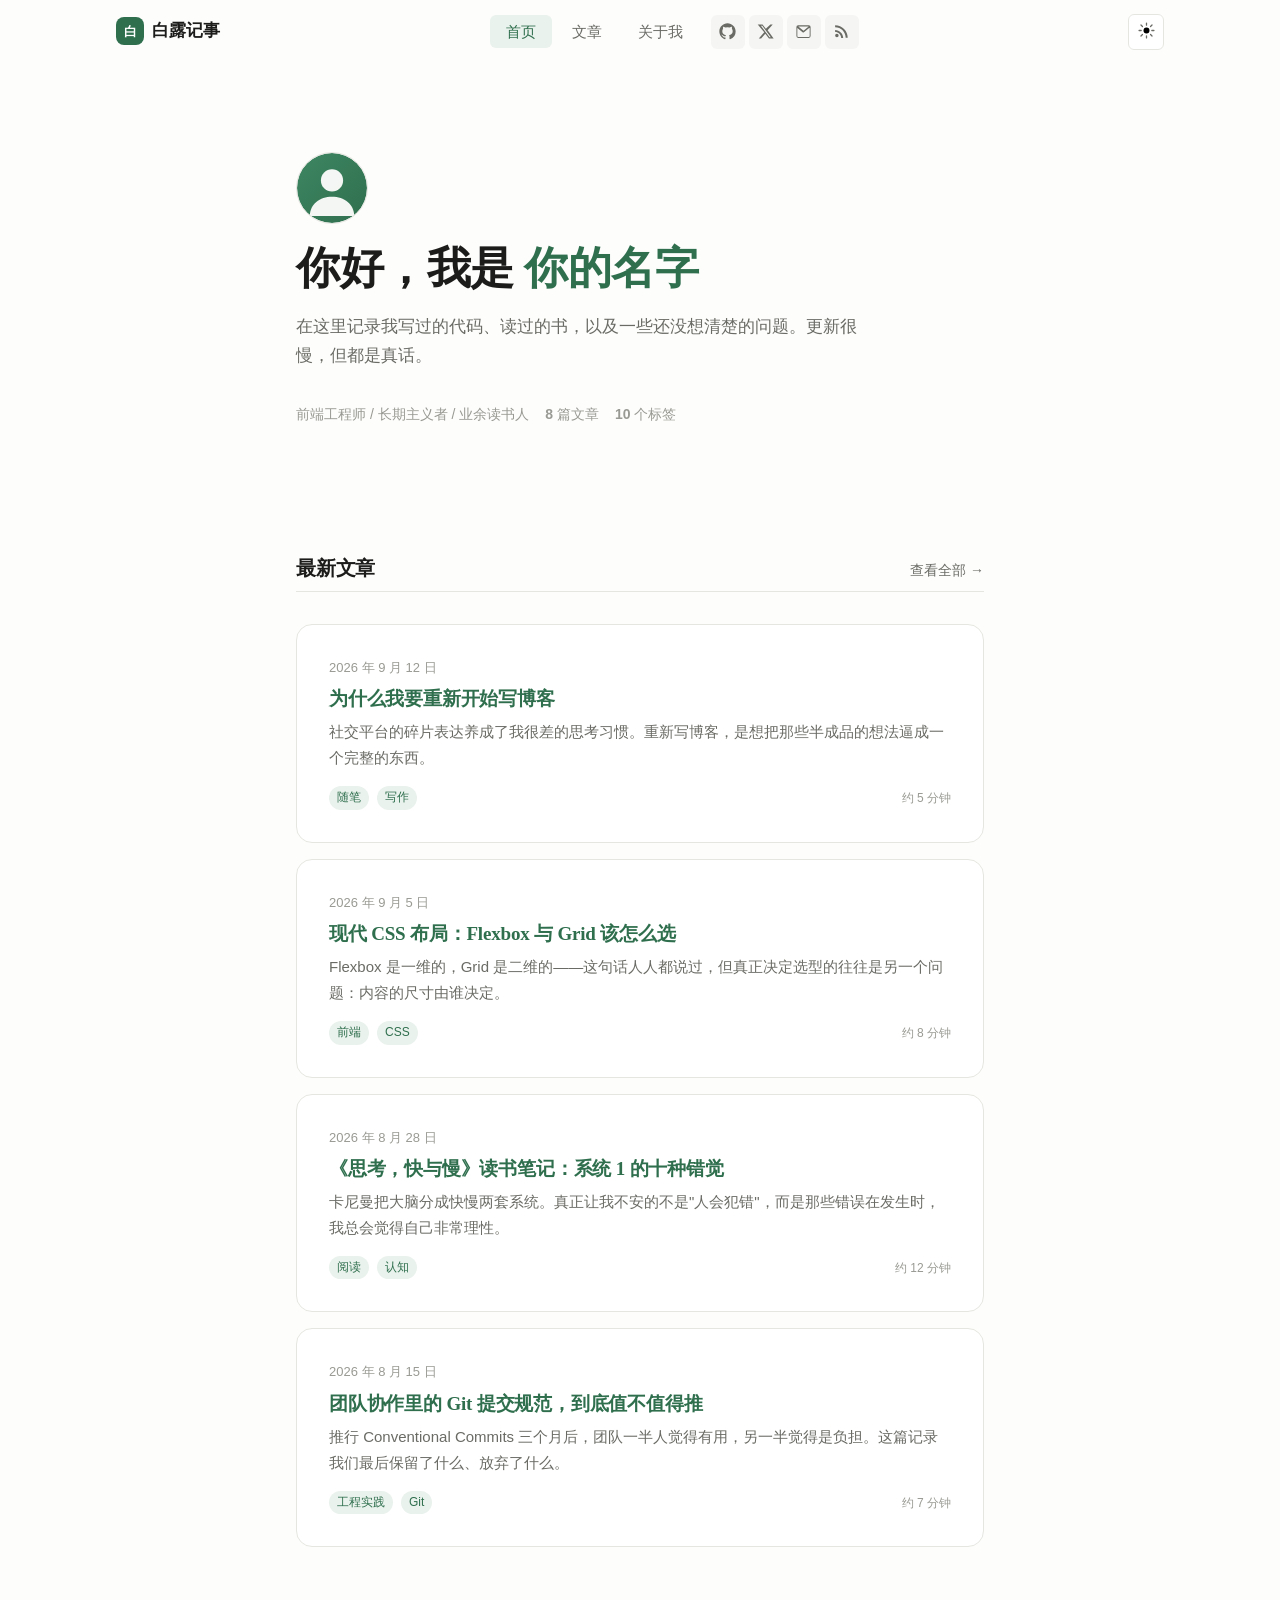
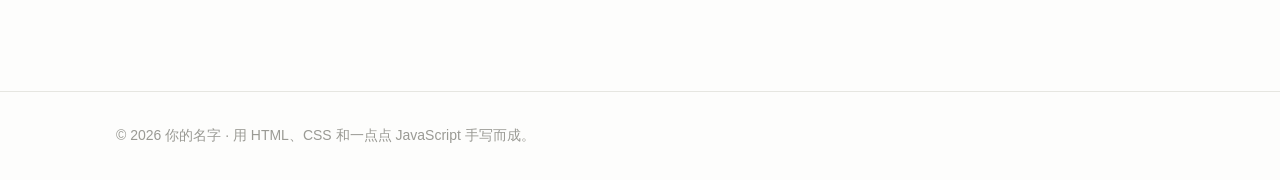
==== index.html @ b9485be8 "chore: init blog site" ====
<!DOCTYPE html>
<html lang="zh-CN" data-theme="light">
<head>
  <meta charset="UTF-8">
  <meta name="viewport" content="width=device-width, initial-scale=1">
  <title>首页 · 我的博客</title>
  <meta name="description" content="一个关于前端开发、读书笔记与日常思考的个人博客。">

  <!-- 主题色：随明暗模式切换地址栏颜色 -->
  <meta name="theme-color" content="#fdfdfc">
  <meta name="color-scheme" content="light dark">

  <!-- Open Graph / 社交分享 -->
  <meta property="og:type" content="website">
  <meta property="og:title" content="首页 · 我的博客">
  <meta property="og:description" content="一个关于前端开发、读书笔记与日常思考的个人博客。">
  <meta name="twitter:card" content="summary_large_image">

  <!-- 站点图标（内联 SVG data-uri，无需额外文件请求） -->
  <link rel="icon" href="data:image/svg+xml,%3Csvg xmlns='http://www.w3.org/2000/svg' viewBox='0 0 32 32'%3E%3Crect width='32' height='32' rx='8' fill='%232f6f4e'/%3E%3Ctext x='16' y='22' font-size='18' font-family='sans-serif' font-weight='bold' fill='white' text-anchor='middle'%3E%E7%99%BD%3C/text%3E%3C/svg%3E">

  <!-- 预连接字体服务（有则加速，无则无副作用）-->
  <link rel="preconnect" href="https://fonts.googleapis.com">
  <link rel="preconnect" href="https://fonts.gstatic.com" crossorigin>

  <link rel="stylesheet" href="css/style.css">

  <!-- 在样式解析前同步应用主题，消除深色模式下的白屏闪烁 -->
  <script>
    (function () {
      try {
        var saved = localStorage.getItem('blog-theme');
        var theme = saved || (window.matchMedia('(prefers-color-scheme: dark)').matches ? 'dark' : 'light');
        document.documentElement.setAttribute('data-theme', theme);
      } catch (e) {
        document.documentElement.setAttribute('data-theme', 'light');
      }
    })();
  </script>
</head>
<body>
  <a class="skip-link" href="#main">跳到主要内容</a>

  <!-- 页头由 js/main.js 渲染 -->
  <header id="site-header"></header>

  <main id="main">
    <!-- ============ Hero 区 ============ -->
    <section class="hero container">
      <img class="hero__avatar" src="assets/avatar.svg" alt="" width="72" height="72">
      <h1 class="hero__title" id="hero-title">你好，我是 <em>你的名字</em></h1>
      <p class="hero__text" id="hero-text"></p>

      <p class="hero__meta">
        <span id="hero-bio"></span>
        <span id="hero-stats" style="display:flex;gap:16px"></span>
      </p>
    </section>

    <!-- ============ 最新文章 ============ -->
    <section class="section container" aria-labelledby="latest-heading">
      <div class="section-head">
        <h2 id="latest-heading">最新文章</h2>
        <a class="section-head__link" href="posts.html">查看全部 →</a>
      </div>
      <ul class="post-list" id="latest-posts">
        <!-- js/home.js 注入 -->
      </ul>
    </section>
  </main>

  <!-- 页脚由 js/main.js 渲染 -->
  <footer id="site-footer"></footer>

  <!-- 顺序很重要：config → posts 数据 → main → 页面脚本 -->
  <script src="js/config.js"></script>
  <script src="data/posts.js"></script>
  <script src="js/main.js"></script>
  <script src="js/home.js"></script>
</body>
</html>
---- css/style.css ----
/* ==========================================================================
   个人博客主样式表
   结构：设计令牌 → 基础重置 → 布局 → 组件 → 页面 → 响应式 → 无障碍
   ========================================================================== */

/* --------------------------------------------------------------------------
   1. 设计令牌（Design Tokens）
   改主题色只需要动这里的变量，全站自动生效
   -------------------------------------------------------------------------- */
:root {
  /* 色彩 —— 浅色模式 */
  --bg:          #fdfdfc;
  --bg-soft:     #f5f5f3;
  --surface:     #ffffff;
  --border:      #e6e6e1;
  --text:        #1c1c1a;
  --text-muted:  #6b6b66;
  --text-faint:  #9a9a94;
  --accent:      #2f6f4e;   /* 墨绿，沉稳不刺眼 */
  --accent-soft: #eaf2ed;

  /* 字体 */
  --font-sans: "Inter", -apple-system, BlinkMacSystemFont, "Segoe UI",
               "PingFang SC", "Hiragino Sans GB", "Microsoft YaHei", sans-serif;
  --font-serif: "Iowan Old Style", "Source Serif Pro", Georgia,
                "Songti SC", "SimSun", serif;
  --font-mono: "JetBrains Mono", "SF Mono", Menlo, Consolas,
               "Courier New", monospace;

  /* 间距 */
  --space-unit: 8px;
  --space-xs:  calc(var(--space-unit) * 0.5);
  --space-sm:  var(--space-unit);
  --space-md:  calc(var(--space-unit) * 2);
  --space-lg:  calc(var(--space-unit) * 4);
  --space-xl:  calc(var(--space-unit) * 7);
  --space-2xl: calc(var(--space-unit) * 11);

  /* 圆角与阴影 */
  --radius-sm: 6px;
  --radius:    10px;
  --radius-lg: 16px;
  --shadow-sm: 0 1px 2px rgba(28, 28, 26, .05);
  --shadow:    0 4px 16px rgba(28, 28, 26, .07);
  --shadow-lg: 0 12px 32px rgba(28, 28, 26, .10);

  --container: 720px;    /* 正文可读宽度 */
  --container-wide: 1080px;
  --header-h: 64px;

  --transition: 180ms cubic-bezier(.4, 0, .2, 1);
}

/* 深色模式 */
[data-theme="dark"] {
  --bg:          #12120f;
  --bg-soft:     #1a1a17;
  --surface:     #1e1e1a;
  --border:      #2e2e28;
  --text:        #e8e8e2;
  --text-muted:  #a3a39c;
  --text-faint:  #6e6e68;
  --accent:      #6cbf90;
  --accent-soft: #1b2a22;

  --shadow-sm: 0 1px 2px rgba(0, 0, 0, .3);
  --shadow:    0 4px 16px rgba(0, 0, 0, .4);
  --shadow-lg: 0 12px 32px rgba(0, 0, 0, .5);
}

/* --------------------------------------------------------------------------
   2. 基础重置
   -------------------------------------------------------------------------- */
*,
*::before,
*::after { box-sizing: border-box; }

html {
  -webkit-text-size-adjust: 100%;
  scroll-behavior: smooth;
  scroll-padding-top: calc(var(--header-h) + var(--space-md));
}

body {
  margin: 0;
  min-height: 100dvh;              /* 移动端用 dvh，避免 iOS 地址栏裁切 */
  display: flex;
  flex-direction: column;
  background: var(--bg);
  color: var(--text);
  font-family: var(--font-sans);
  font-size: 16px;
  line-height: 1.7;
  -webkit-font-smoothing: antialiased;
  -moz-osx-font-smoothing: grayscale;
  transition: background-color var(--transition), color var(--transition);
}

img { max-width: 100%; height: auto; display: block; }

a {
  color: var(--accent);
  text-decoration: none;
  transition: color var(--transition);
}
a:hover { text-decoration: underline; text-underline-offset: 3px; }

/* 键盘焦点必须可见 —— 无障碍硬要求 */
:focus-visible {
  outline: 2px solid var(--accent);
  outline-offset: 3px;
  border-radius: var(--radius-sm);
}

h1, h2, h3, h4 {
  line-height: 1.3;
  font-weight: 700;
  letter-spacing: -0.01em;
  margin: 0 0 var(--space-md);
  text-wrap: balance;
}

p { margin: 0 0 var(--space-md); }

code {
  font-family: var(--font-mono);
  font-size: .88em;
  background: var(--bg-soft);
  border: 1px solid var(--border);
  border-radius: 4px;
  padding: .12em .4em;
}

/* 跳转到主内容 —— 屏幕阅读器与键盘用户 */
.skip-link {
  position: absolute;
  left: -9999px;
  top: 0;
  z-index: 100;
  background: var(--accent);
  color: #fff;
  padding: var(--space-sm) var(--space-md);
  border-radius: 0 0 var(--radius) 0;
}
.skip-link:focus { left: 0; }

.sr-only {
  position: absolute;
  width: 1px; height: 1px;
  padding: 0; margin: -1px;
  overflow: hidden;
  clip: rect(0 0 0 0);
  white-space: nowrap;
  border: 0;
}

/* --------------------------------------------------------------------------
   3. 布局
   -------------------------------------------------------------------------- */
.container {
  width: 100%;
  max-width: var(--container);
  margin-inline: auto;
  padding-inline: var(--space-md);
}
.container--wide { max-width: var(--container-wide); }

main { flex: 1 0 auto; }

.section { padding-block: var(--space-xl); }
.section + .section { padding-top: 0; }

/* --------------------------------------------------------------------------
   4. 页头 / 导航
   -------------------------------------------------------------------------- */
.site-header {
  position: sticky;
  top: 0;
  z-index: 50;
  height: var(--header-h);
  background: color-mix(in srgb, var(--bg) 85%, transparent);
  backdrop-filter: saturate(180%) blur(12px);
  -webkit-backdrop-filter: saturate(180%) blur(12px);
  border-bottom: 1px solid transparent;
  transition: border-color var(--transition), background-color var(--transition);
}
.site-header.is-scrolled { border-bottom-color: var(--border); }

.site-header__inner {
  max-width: var(--container-wide);
  height: 100%;
  margin-inline: auto;
  padding-inline: var(--space-md);
  display: flex;
  align-items: center;
  gap: var(--space-md);
}

.brand {
  display: flex;
  align-items: center;
  gap: var(--space-sm);
  font-weight: 700;
  font-size: 1.0625rem;
  color: var(--text);
  white-space: nowrap;
}
.brand:hover { text-decoration: none; color: var(--accent); }
.brand__mark {
  width: 28px; height: 28px;
  border-radius: 8px;
  background: var(--accent);
  color: #fff;
  display: grid;
  place-items: center;
  font-size: .8rem;
  font-weight: 800;
  flex-shrink: 0;
}

.nav { margin-left: auto; }
.nav__list {
  display: flex;
  align-items: center;
  gap: var(--space-xs);
  list-style: none;
  margin: 0;
  padding: 0;
}
.nav__link {
  display: block;
  padding: var(--space-xs) var(--space-md);
  border-radius: var(--radius-sm);
  color: var(--text-muted);
  font-size: .9375rem;
  font-weight: 500;
  transition: color var(--transition), background-color var(--transition);
}
.nav__link:hover {
  color: var(--text);
  background: var(--bg-soft);
  text-decoration: none;
}
.nav__link[aria-current="page"] {
  color: var(--accent);
  background: var(--accent-soft);
}

.header-actions {
  display: flex;
  align-items: center;
  gap: var(--space-xs);
}

/* 主题切换按钮 */
.icon-btn {
  width: 36px; height: 36px;
  display: grid;
  place-items: center;
  border: 1px solid var(--border);
  background: var(--surface);
  color: var(--text-muted);
  border-radius: var(--radius-sm);
  cursor: pointer;
  padding: 0;
  transition: color var(--transition), border-color var(--transition),
              background-color var(--transition);
}
.icon-btn:hover { color: var(--accent); border-color: var(--accent); }
.icon-btn svg { width: 17px; height: 17px; }
.icon-btn .icon-moon { display: none; }
[data-theme="dark"] .icon-btn .icon-sun  { display: none; }
[data-theme="dark"] .icon-btn .icon-moon { display: block; }

/* 移动端汉堡按钮 */
.nav-toggle { display: none; }

/* --------------------------------------------------------------------------
   5. 首页 Hero
   -------------------------------------------------------------------------- */
.hero { padding-block: var(--space-2xl) var(--space-xl); }

.hero__avatar {
  width: 72px; height: 72px;
  border-radius: 50%;
  border: 1px solid var(--border);
  background: var(--bg-soft);
  margin-bottom: var(--space-md);
  object-fit: cover;
}

.hero__title {
  font-size: clamp(1.875rem, 5vw, 2.75rem);
  font-family: var(--font-serif);
  margin-bottom: var(--space-md);
}
.hero__title em {
  font-style: normal;
  color: var(--accent);
}

.hero__text {
  font-size: 1.0625rem;
  color: var(--text-muted);
  max-width: 34em;
  margin-bottom: var(--space-lg);
}

.hero__meta {
  display: flex;
  flex-wrap: wrap;
  gap: var(--space-md);
  align-items: center;
  font-size: .875rem;
  color: var(--text-faint);
}

.social-list {
  display: flex;
  gap: var(--space-xs);
  list-style: none;
  margin: 0;
  padding: 0;
}
.social-list a {
  display: grid;
  place-items: center;
  width: 34px; height: 34px;
  border-radius: var(--radius-sm);
  color: var(--text-muted);
  background: var(--bg-soft);
  transition: color var(--transition), background-color var(--transition),
              transform var(--transition);
}
.social-list a:hover {
  color: var(--accent);
  background: var(--accent-soft);
  transform: translateY(-2px);
}
.social-list svg { width: 17px; height: 17px; }

/* --------------------------------------------------------------------------
   6. 区块标题
   -------------------------------------------------------------------------- */
.section-head {
  display: flex;
  align-items: baseline;
  justify-content: space-between;
  gap: var(--space-md);
  margin-bottom: var(--space-lg);
  padding-bottom: var(--space-sm);
  border-bottom: 1px solid var(--border);
}
.section-head h2 {
  font-size: 1.25rem;
  margin: 0;
}
.section-head__link {
  font-size: .875rem;
  color: var(--text-muted);
  white-space: nowrap;
}
.section-head__link:hover { color: var(--accent); }

/* --------------------------------------------------------------------------
   7. 文章列表
   -------------------------------------------------------------------------- */
.post-list {
  list-style: none;
  margin: 0;
  padding: 0;
  display: grid;
  gap: var(--space-md);
}

.post-card {
  position: relative;
  display: block;
  padding: var(--space-lg);
  background: var(--surface);
  border: 1px solid var(--border);
  border-radius: var(--radius-lg);
  color: var(--text);
  transition: border-color var(--transition), box-shadow var(--transition),
              transform var(--transition);
}
.post-card:hover {
  text-decoration: none;
  border-color: color-mix(in srgb, var(--accent) 40%, var(--border));
  box-shadow: var(--shadow);
  transform: translateY(-2px);
}
/* 整卡可点击，但保留语义化链接 */
.post-card__link { position: static; }
.post-card__link::after {
  content: "";
  position: absolute;
  inset: 0;
  z-index: 1;
}

.post-card__meta {
  display: flex;
  flex-wrap: wrap;
  align-items: center;
  gap: var(--space-sm);
  font-size: .8125rem;
  color: var(--text-faint);
  margin-bottom: var(--space-sm);
}

.post-card__title {
  font-size: 1.1875rem;
  margin: 0 0 var(--space-sm);
  font-family: var(--font-serif);
  transition: color var(--transition);
}
.post-card:hover .post-card__title { color: var(--accent); }

.post-card__excerpt {
  color: var(--text-muted);
  font-size: .9375rem;
  margin: 0;
  display: -webkit-box;
  -webkit-line-clamp: 3;
  line-clamp: 3;
  -webkit-box-orient: vertical;
  overflow: hidden;
}

.post-card__footer {
  display: flex;
  flex-wrap: wrap;
  align-items: center;
  gap: var(--space-sm);
  margin-top: var(--space-md);
  position: relative;
  z-index: 2;                     /* 保证标签在整卡链接之上仍可点 */
}

/* 标签 */
.tag {
  display: inline-block;
  padding: 2px var(--space-sm);
  font-size: .75rem;
  font-weight: 500;
  line-height: 1.6;
  color: var(--accent);
  background: var(--accent-soft);
  border-radius: 999px;
  white-space: nowrap;
}
a.tag:hover { text-decoration: none; filter: brightness(.95); }

.read-time {
  margin-left: auto;
  font-size: .75rem;
  color: var(--text-faint);
}

/* 筛选栏 */
.filter-bar {
  display: flex;
  flex-wrap: wrap;
  gap: var(--space-xs);
  margin-bottom: var(--space-lg);
}
.filter-btn {
  padding: var(--space-xs) var(--space-md);
  font-size: .875rem;
  font-family: inherit;
  color: var(--text-muted);
  background: var(--surface);
  border: 1px solid var(--border);
  border-radius: 999px;
  cursor: pointer;
  transition: color var(--transition), background-color var(--transition),
              border-color var(--transition);
}
.filter-btn:hover { color: var(--accent); border-color: var(--accent); }
.filter-btn[aria-pressed="true"] {
  color: #fff;
  background: var(--accent);
  border-color: var(--accent);
}

/* 空状态 */
.empty-state {
  padding: var(--space-xl) var(--space-md);
  text-align: center;
  color: var(--text-faint);
  border: 1px dashed var(--border);
  border-radius: var(--radius-lg);
}

/* 分页 */
.pagination {
  display: flex;
  justify-content: center;
  align-items: center;
  gap: var(--space-xs);
  margin-top: var(--space-xl);
}
.pagination button {
  min-width: 36px;
  height: 36px;
  padding-inline: var(--space-sm);
  font-family: inherit;
  font-size: .875rem;
  color: var(--text-muted);
  background: var(--surface);
  border: 1px solid var(--border);
  border-radius: var(--radius-sm);
  cursor: pointer;
  transition: color var(--transition), border-color var(--transition);
}
.pagination button:hover:not(:disabled) { color: var(--accent); border-color: var(--accent); }
.pagination button[aria-current="page"] {
  color: #fff;
  background: var(--accent);
  border-color: var(--accent);
}
.pagination button:disabled { opacity: .4; cursor: not-allowed; }

/* --------------------------------------------------------------------------
   8. 文章详情页
   -------------------------------------------------------------------------- */
.post-header {
  padding-block: var(--space-xl) var(--space-lg);
  border-bottom: 1px solid var(--border);
  margin-bottom: var(--space-lg);
}
.post-header__title {
  font-size: clamp(1.625rem, 4.5vw, 2.25rem);
  font-family: var(--font-serif);
  margin-bottom: var(--space-md);
}
.post-header__meta {
  display: flex;
  flex-wrap: wrap;
  align-items: center;
  gap: var(--space-sm);
  font-size: .8125rem;
  color: var(--text-faint);
}

.back-link {
  display: inline-flex;
  align-items: center;
  gap: var(--space-xs);
  font-size: .875rem;
  color: var(--text-muted);
  margin-bottom: var(--space-md);
}
.back-link:hover { color: var(--accent); text-decoration: none; }

/* 正文排版 */
.prose {
  font-size: 1.0625rem;
  line-height: 1.85;
}
.prose h2 {
  font-size: 1.375rem;
  margin-top: var(--space-xl);
  margin-bottom: var(--space-md);
  scroll-margin-top: calc(var(--header-h) + var(--space-md));
}
.prose h3 {
  font-size: 1.125rem;
  margin-top: var(--space-lg);
  margin-bottom: var(--space-sm);
}
.prose ul,
.prose ol {
  padding-left: 1.4em;
  margin: 0 0 var(--space-md);
}
.prose li { margin-bottom: var(--space-xs); }
.prose li::marker { color: var(--text-faint); }

.prose blockquote {
  margin: var(--space-lg) 0;
  padding: var(--space-sm) var(--space-lg);
  border-left: 3px solid var(--accent);
  background: var(--accent-soft);
  border-radius: 0 var(--radius) var(--radius) 0;
  color: var(--text-muted);
  font-family: var(--font-serif);
  font-size: 1.0625rem;
}
.prose blockquote p:last-child { margin-bottom: 0; }

.prose pre {
  margin: var(--space-lg) 0;
  padding: var(--space-md) var(--space-lg);
  background: var(--bg-soft);
  border: 1px solid var(--border);
  border-radius: var(--radius);
  overflow-x: auto;
  font-size: .875rem;
  line-height: 1.65;
}
.prose pre code {
  background: none;
  border: 0;
  padding: 0;
  font-size: inherit;
  color: var(--text);
}

.prose img {
  border-radius: var(--radius);
  border: 1px solid var(--border);
  margin-block: var(--space-lg);
}

.prose hr {
  border: 0;
  border-top: 1px solid var(--border);
  margin-block: var(--space-xl);
}

/* 文章底部 */
.post-footer {
  margin-top: var(--space-xl);
  padding-top: var(--space-lg);
  border-top: 1px solid var(--border);
  display: flex;
  flex-wrap: wrap;
  align-items: center;
  gap: var(--space-md);
}
.post-footer__tags {
  display: flex;
  flex-wrap: wrap;
  gap: var(--space-xs);
}
.post-nav {
  margin-top: var(--space-lg);
  display: grid;
  gap: var(--space-md);
  grid-template-columns: repeat(auto-fit, minmax(220px, 1fr));
}
.post-nav a {
  display: block;
  padding: var(--space-md);
  background: var(--surface);
  border: 1px solid var(--border);
  border-radius: var(--radius);
  color: var(--text);
  transition: border-color var(--transition), box-shadow var(--transition);
}
.post-nav a:hover {
  text-decoration: none;
  border-color: var(--accent);
  box-shadow: var(--shadow-sm);
}
.post-nav__label {
  display: block;
  font-size: .75rem;
  color: var(--text-faint);
  margin-bottom: var(--space-xs);
}
.post-nav__title { font-size: .9375rem; font-weight: 600; }
.post-nav__item--next { text-align: right; }

/* --------------------------------------------------------------------------
   9. 关于页 / 通用页面
   -------------------------------------------------------------------------- */
.page-header { padding-block: var(--space-xl) var(--space-lg); }
.page-header__title {
  font-size: clamp(1.75rem, 5vw, 2.25rem);
  font-family: var(--font-serif);
  margin-bottom: var(--space-sm);
}
.page-header__lead {
  color: var(--text-muted);
  font-size: 1.0625rem;
  margin: 0;
}

.info-grid {
  display: grid;
  gap: var(--space-md);
  grid-template-columns: repeat(auto-fit, minmax(200px, 1fr));
  margin-block: var(--space-lg);
}
.info-card {
  padding: var(--space-md) var(--space-lg);
  background: var(--surface);
  border: 1px solid var(--border);
  border-radius: var(--radius);
}
.info-card h3 {
  font-size: .8125rem;
  color: var(--text-faint);
  font-weight: 600;
  text-transform: uppercase;
  letter-spacing: .06em;
  margin-bottom: var(--space-xs);
}
.info-card p { margin: 0; font-size: .9375rem; }
.info-card ul { margin: 0; padding-left: 1.1em; font-size: .9375rem; }

/* --------------------------------------------------------------------------
   10. 页脚
   -------------------------------------------------------------------------- */
.site-footer {
  flex-shrink: 0;
  margin-top: var(--space-2xl);
  padding-block: var(--space-lg);
  border-top: 1px solid var(--border);
  font-size: .875rem;
  color: var(--text-faint);
}
.site-footer__inner {
  max-width: var(--container-wide);
  margin-inline: auto;
  padding-inline: var(--space-md);
  display: flex;
  flex-wrap: wrap;
  align-items: center;
  justify-content: space-between;
  gap: var(--space-md);
}
.site-footer p { margin: 0; }
.site-footer a { color: var(--text-muted); }
.site-footer a:hover { color: var(--accent); }

/* --------------------------------------------------------------------------
   11. 响应式
   -------------------------------------------------------------------------- */
@media (max-width: 640px) {
  :root { --header-h: 56px; }

  .nav-toggle { display: grid; }

  .nav {
    position: fixed;
    inset: var(--header-h) 0 auto 0;
    margin: 0;
    padding: var(--space-sm) var(--space-md) var(--space-md);
    background: var(--bg);
    border-bottom: 1px solid var(--border);
    box-shadow: var(--shadow);
    display: none;
  }
  .nav.is-open { display: block; }
  .nav__list { flex-direction: column; align-items: stretch; gap: 2px; }
  .nav__link { padding: var(--space-sm) var(--space-md); font-size: 1rem; }

  .hero { padding-block: var(--space-xl) var(--space-lg); }
  .post-card { padding: var(--space-md); }
  .read-time { margin-left: 0; width: 100%; }
  .post-nav__item--next { text-align: left; }
  .site-footer__inner { flex-direction: column; align-items: flex-start; }
}

/* 尊重系统的"减少动效"设置 —— 无障碍 */
@media (prefers-reduced-motion: reduce) {
  html { scroll-behavior: auto; }
  *, *::before, *::after {
    animation-duration: .01ms !important;
    animation-iteration-count: 1 !important;
    transition-duration: .01ms !important;
  }
}

/* --------------------------------------------------------------------------
   12. 打印
   -------------------------------------------------------------------------- */
@media print {
  .site-header, .site-footer, .post-nav, .filter-bar, .pagination { display: none; }
  body { background: #fff; color: #000; }
  .prose a::after { content: " (" attr(href) ")"; font-size: .8em; }
}
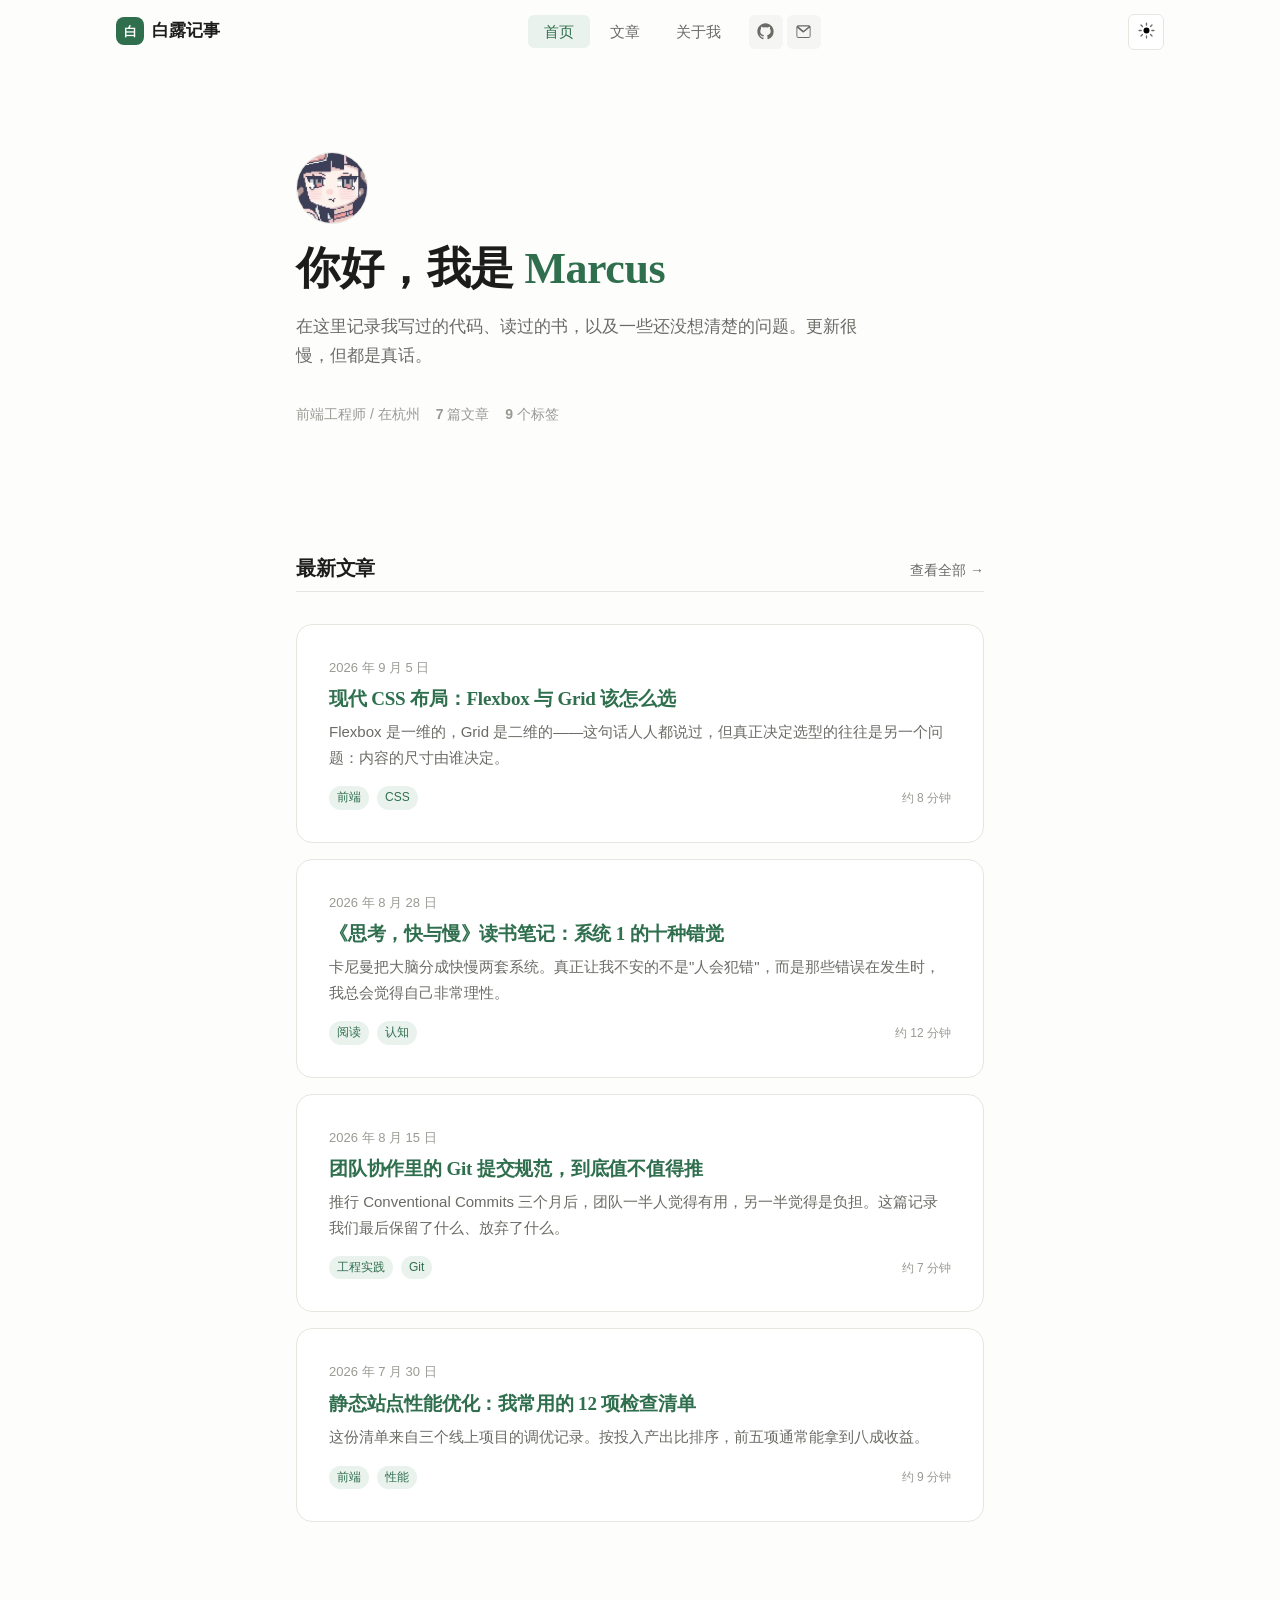
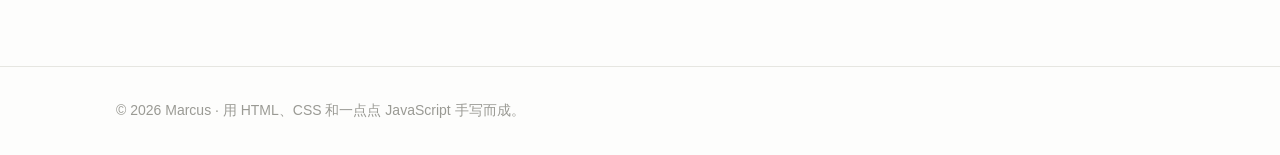
==== commit 8e7d1a78: "feat: fill in real site info (author, bio, avatar, contacts)" ====
--- a/index.html
+++ b/index.html
@@ -3,7 +3,7 @@
 <head>
   <meta charset="UTF-8">
   <meta name="viewport" content="width=device-width, initial-scale=1">
-  <title>首页 · 我的博客</title>
+  <title>首页 · 白露记事</title>
   <meta name="description" content="一个关于前端开发、读书笔记与日常思考的个人博客。">
 
   <!-- 主题色：随明暗模式切换地址栏颜色 -->
@@ -47,8 +47,8 @@
   <main id="main">
     <!-- ============ Hero 区 ============ -->
     <section class="hero container">
-      <img class="hero__avatar" src="assets/avatar.svg" alt="" width="72" height="72">
-      <h1 class="hero__title" id="hero-title">你好，我是 <em>你的名字</em></h1>
+      <img class="hero__avatar" id="hero-avatar" src="assets/avatar.png" alt="" width="72" height="72">
+      <h1 class="hero__title" id="hero-title">你好，我是 <em>Marcus</em></h1>
       <p class="hero__text" id="hero-text"></p>
 
       <p class="hero__meta">
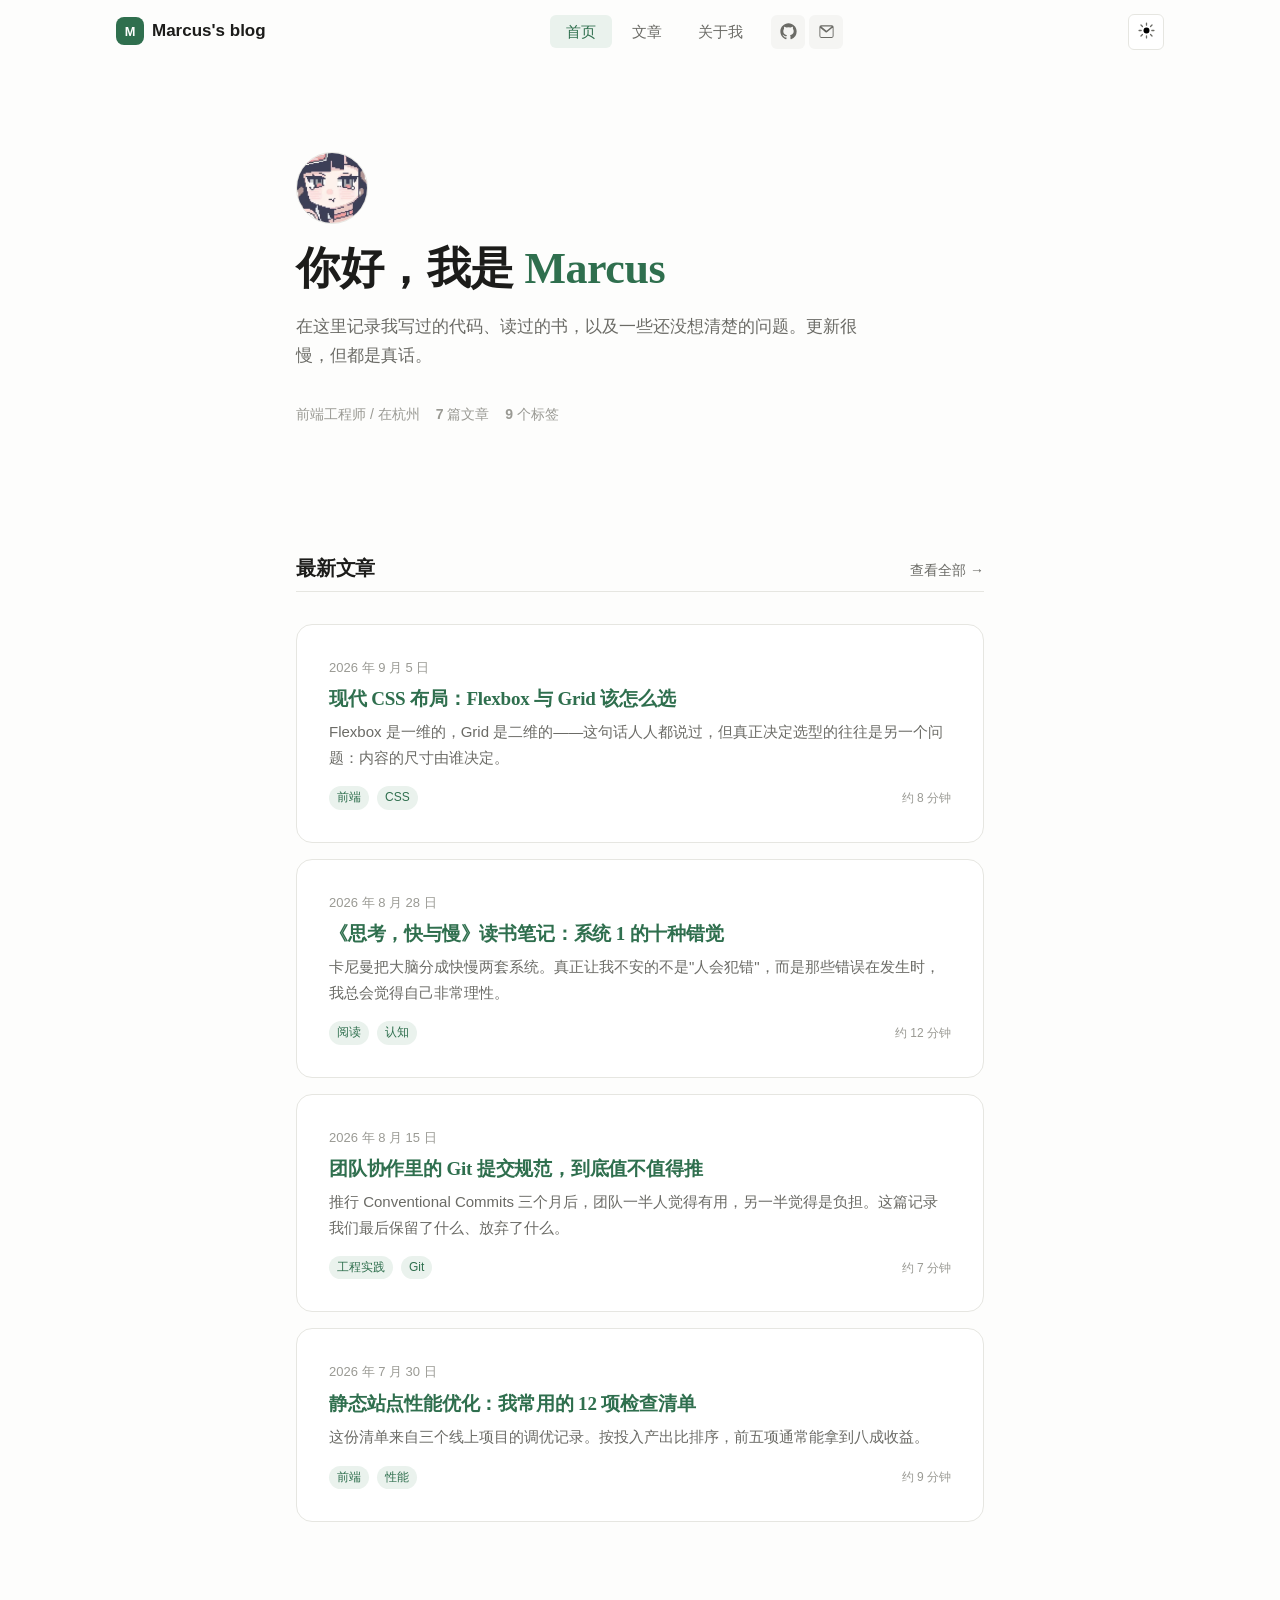
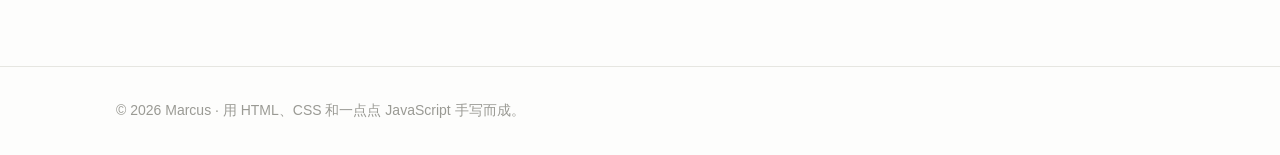
==== commit cdbafb26: "chore: rename site to Marcus's blog" ====
--- a/index.html
+++ b/index.html
@@ -3,7 +3,7 @@
 <head>
   <meta charset="UTF-8">
   <meta name="viewport" content="width=device-width, initial-scale=1">
-  <title>首页 · 白露记事</title>
+  <title>首页 · Marcus's blog</title>
   <meta name="description" content="一个关于前端开发、读书笔记与日常思考的个人博客。">
 
   <!-- 主题色：随明暗模式切换地址栏颜色 -->
@@ -12,7 +12,7 @@
 
   <!-- Open Graph / 社交分享 -->
   <meta property="og:type" content="website">
-  <meta property="og:title" content="首页 · 我的博客">
+  <meta property="og:title" content="首页 · Marcus's blog">
   <meta property="og:description" content="一个关于前端开发、读书笔记与日常思考的个人博客。">
   <meta name="twitter:card" content="summary_large_image">
 
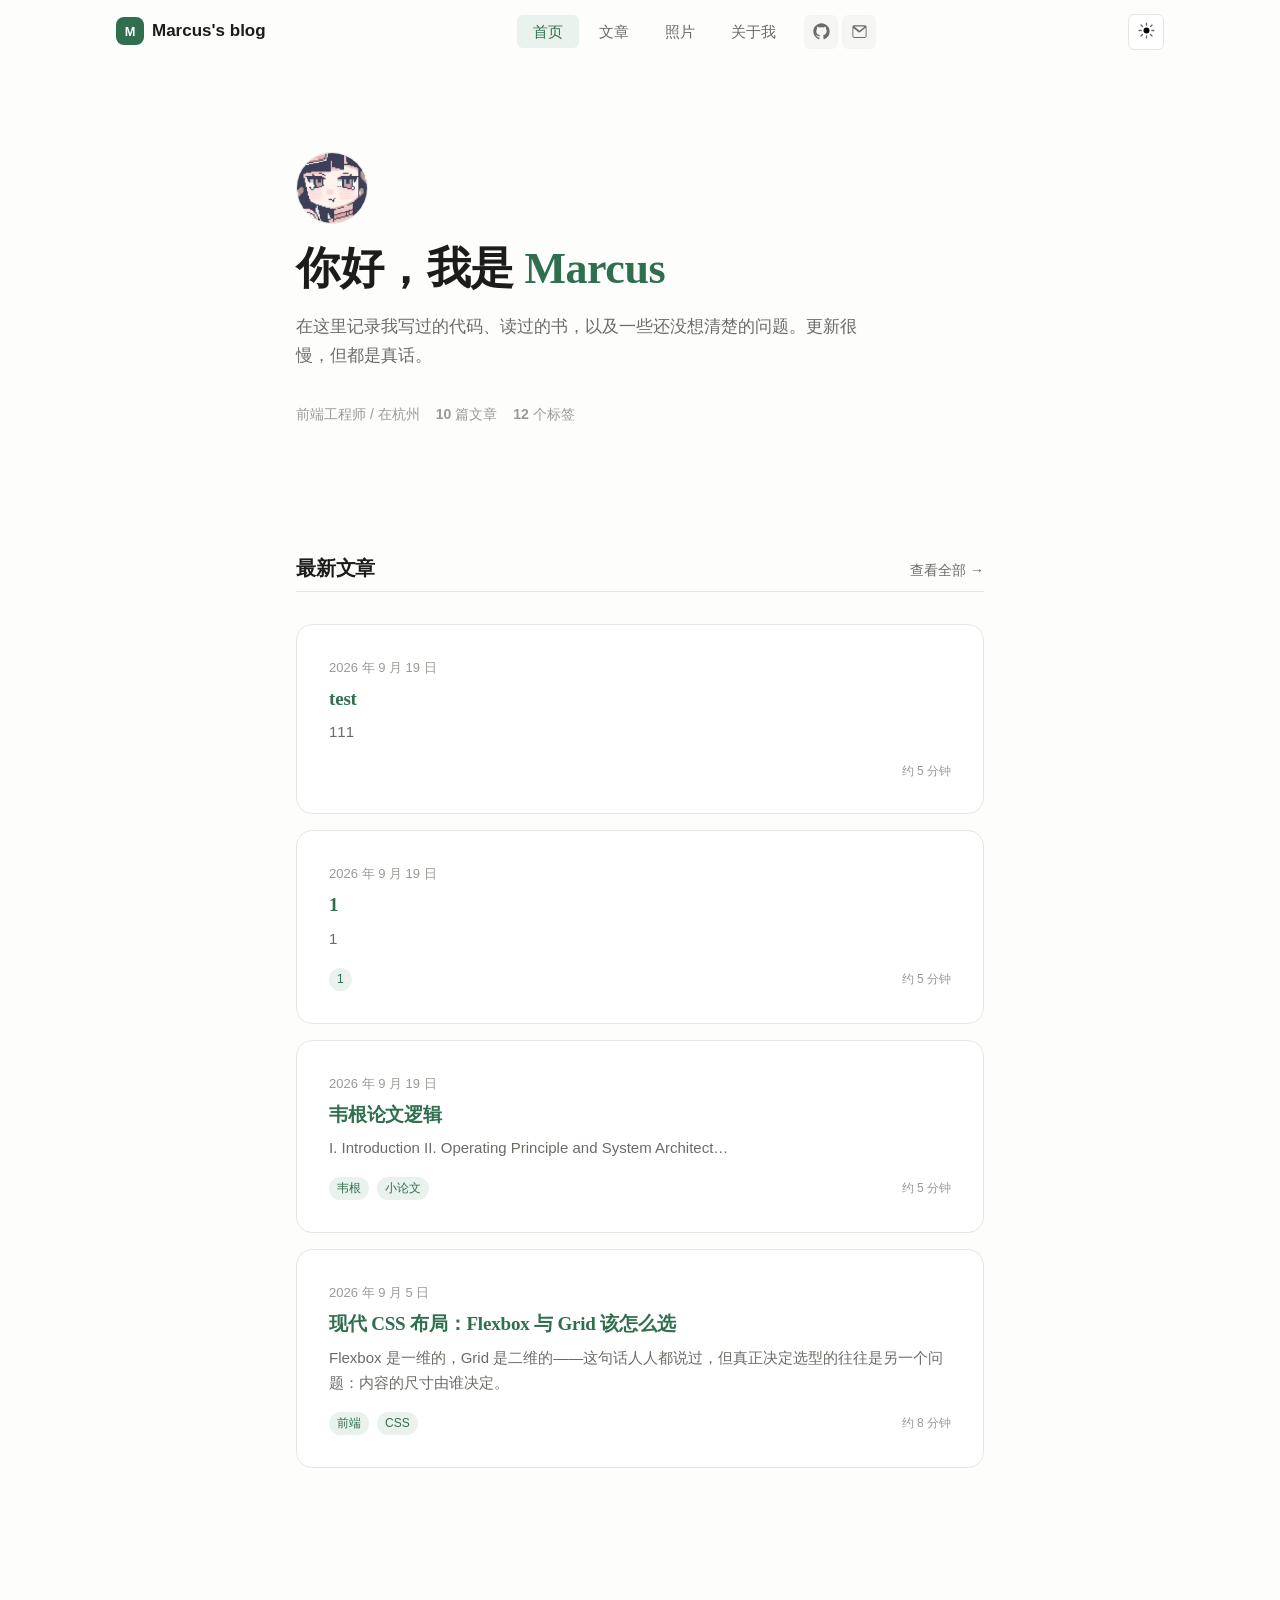
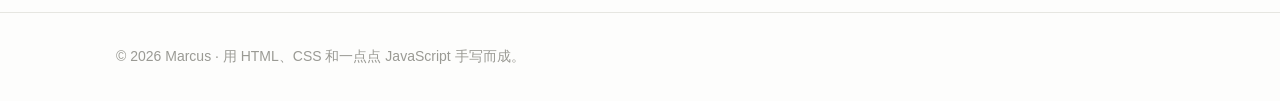
==== commit 84f98059: "fix: 前台页面带时间戳加载数据，改完文章不再显示旧缓存" ====
--- a/index.html
+++ b/index.html
@@ -74,7 +74,10 @@
 
   <!-- 顺序很重要：config → posts 数据 → main → 页面脚本 -->
   <script src="js/config.js"></script>
-  <script src="data/posts.js"></script>
+  <!-- 文章数据刚被后台改过时必须绕过浏览器缓存，否则保存后刷新还是旧内容。
+       这里同步输出带时间戳的 script，保证后面的 main.js 拿到的是最新数据。
+       写法上要避免内联脚本里出现字面的 </script>，故拼接字符串。 -->
+  <script>document.write('<scr'+'ipt src="data/posts.js?t='+Date.now()+'"><\/scr'+'ipt>');</script>
   <script src="js/main.js"></script>
   <script src="js/home.js"></script>
 </body>
--- a/css/style.css
+++ b/css/style.css
@@ -767,7 +767,170 @@
 }
 
 /* --------------------------------------------------------------------------
-   12. 打印
+   12. 照片墙（photos.html）
+   -------------------------------------------------------------------------- */
+.photo-grid {
+  list-style: none;
+  padding: 0;
+  margin: var(--space-lg) 0 0;
+  display: grid;
+  gap: var(--space-md);
+  /* auto-fill + minmax：列数随宽度自适应，不用写死断点 */
+  grid-template-columns: repeat(auto-fill, minmax(260px, 1fr));
+}
+@media (max-width: 560px) {
+  .photo-grid { grid-template-columns: 1fr; }
+}
+
+/* 时间分格标题：跨满整行，作为当月照片的分隔 */
+.photo-group-header {
+  grid-column: 1 / -1;
+  display: flex;
+  align-items: baseline;
+  gap: var(--space-sm);
+  margin-top: var(--space-xl);
+  padding-bottom: var(--space-sm);
+  border-bottom: 1px solid var(--border);
+}
+.photo-group-header:first-child { margin-top: 0; }
+.photo-group-header h2 {
+  margin: 0;
+  font-size: 1.125rem;
+  font-weight: 650;
+  letter-spacing: .01em;
+}
+.photo-group-count {
+  font-size: .8125rem;
+  color: var(--text-faint);
+}
+.photo-card { margin: 0; }
+
+.photo-card__btn {
+  display: block;
+  width: 100%;
+  padding: 0;
+  border: 1px solid var(--border);
+  border-radius: var(--radius);
+  background: var(--surface);
+  overflow: hidden;
+  cursor: zoom-in;
+  text-align: left;
+  font: inherit;
+  color: inherit;
+  transition: transform var(--transition), box-shadow var(--transition),
+              border-color var(--transition);
+}
+.photo-card__btn:hover {
+  border-color: var(--accent);
+  box-shadow: var(--shadow);
+  transform: translateY(-2px);
+}
+.photo-card__btn:focus-visible {
+  outline: 2px solid var(--accent);
+  outline-offset: 2px;
+}
+
+.photo-card__btn img {
+  display: block;
+  width: 100%;
+  height: 200px;            /* 统一高度，网格才整齐 */
+  object-fit: cover;        /* 裁剪填满，不变形 */
+  background: var(--bg-soft);
+}
+@media (max-width: 560px) {
+  .photo-card__btn img { height: 220px; }
+}
+
+.photo-card__meta {
+  display: flex;
+  align-items: baseline;
+  justify-content: space-between;
+  gap: var(--space-sm);
+  padding: 10px 12px;
+  font-size: .8125rem;
+}
+.photo-card__caption { color: var(--text-muted); }
+.photo-card__date { color: var(--text-faint); flex: none; }
+
+.photo-empty { margin-top: var(--space-lg); color: var(--text-muted); }
+
+/* 大图查看器 */
+.lightbox {
+  position: fixed;
+  inset: 0;
+  z-index: 200;
+  background: rgba(12, 12, 10, .92);
+  display: flex;
+  align-items: center;
+  justify-content: center;
+  padding: var(--space-lg);
+}
+/* 关键：display:flex 的优先级会盖掉 [hidden] 的默认 display:none，必须显式写回 */
+.lightbox[hidden] { display: none; }
+[data-theme="dark"] .lightbox { background: rgba(0, 0, 0, .94); }
+
+.lightbox__figure {
+  margin: 0;
+  max-width: min(1200px, 100%);
+  max-height: 100%;
+  display: flex;
+  flex-direction: column;
+  align-items: center;
+  gap: var(--space-sm);
+}
+.lightbox__figure img {
+  max-width: 100%;
+  /* 100dvh 而不是 100vh：移动端浏览器地址栏会让 vh 算多 */
+  max-height: calc(100dvh - 160px);
+  width: auto;
+  height: auto;
+  object-fit: contain;
+  border-radius: var(--radius-sm);
+  background: var(--bg-soft);
+}
+.lightbox__figure figcaption {
+  color: #e8e8e2;
+  font-size: .875rem;
+  text-align: center;
+}
+
+.lightbox__close,
+.lightbox__nav {
+  position: absolute;
+  display: flex;
+  align-items: center;
+  justify-content: center;
+  width: 44px;            /* 44px 是触摸目标的可访问性下限 */
+  height: 44px;
+  padding: 0;
+  font: inherit;
+  font-size: 1.5rem;
+  line-height: 1;
+  color: #fff;
+  background: rgba(255, 255, 255, .12);
+  border: 1px solid rgba(255, 255, 255, .2);
+  border-radius: 50%;
+  cursor: pointer;
+  transition: background-color var(--transition);
+}
+.lightbox__close:hover,
+.lightbox__nav:hover { background: rgba(255, 255, 255, .26); }
+.lightbox__close:focus-visible,
+.lightbox__nav:focus-visible { outline: 2px solid #fff; outline-offset: 2px; }
+
+.lightbox__close { top: var(--space-md); right: var(--space-md); }
+.lightbox__nav--prev { left: var(--space-md); top: 50%; transform: translateY(-50%); }
+.lightbox__nav--next { right: var(--space-md); top: 50%; transform: translateY(-50%); }
+
+@media (max-width: 560px) {
+  .lightbox { padding: var(--space-sm); }
+  .lightbox__figure img { max-height: calc(100dvh - 140px); }
+  .lightbox__nav--prev { left: 8px; }
+  .lightbox__nav--next { right: 8px; }
+}
+
+/* --------------------------------------------------------------------------
+   13. 打印
    -------------------------------------------------------------------------- */
 @media print {
   .site-header, .site-footer, .post-nav, .filter-bar, .pagination { display: none; }
